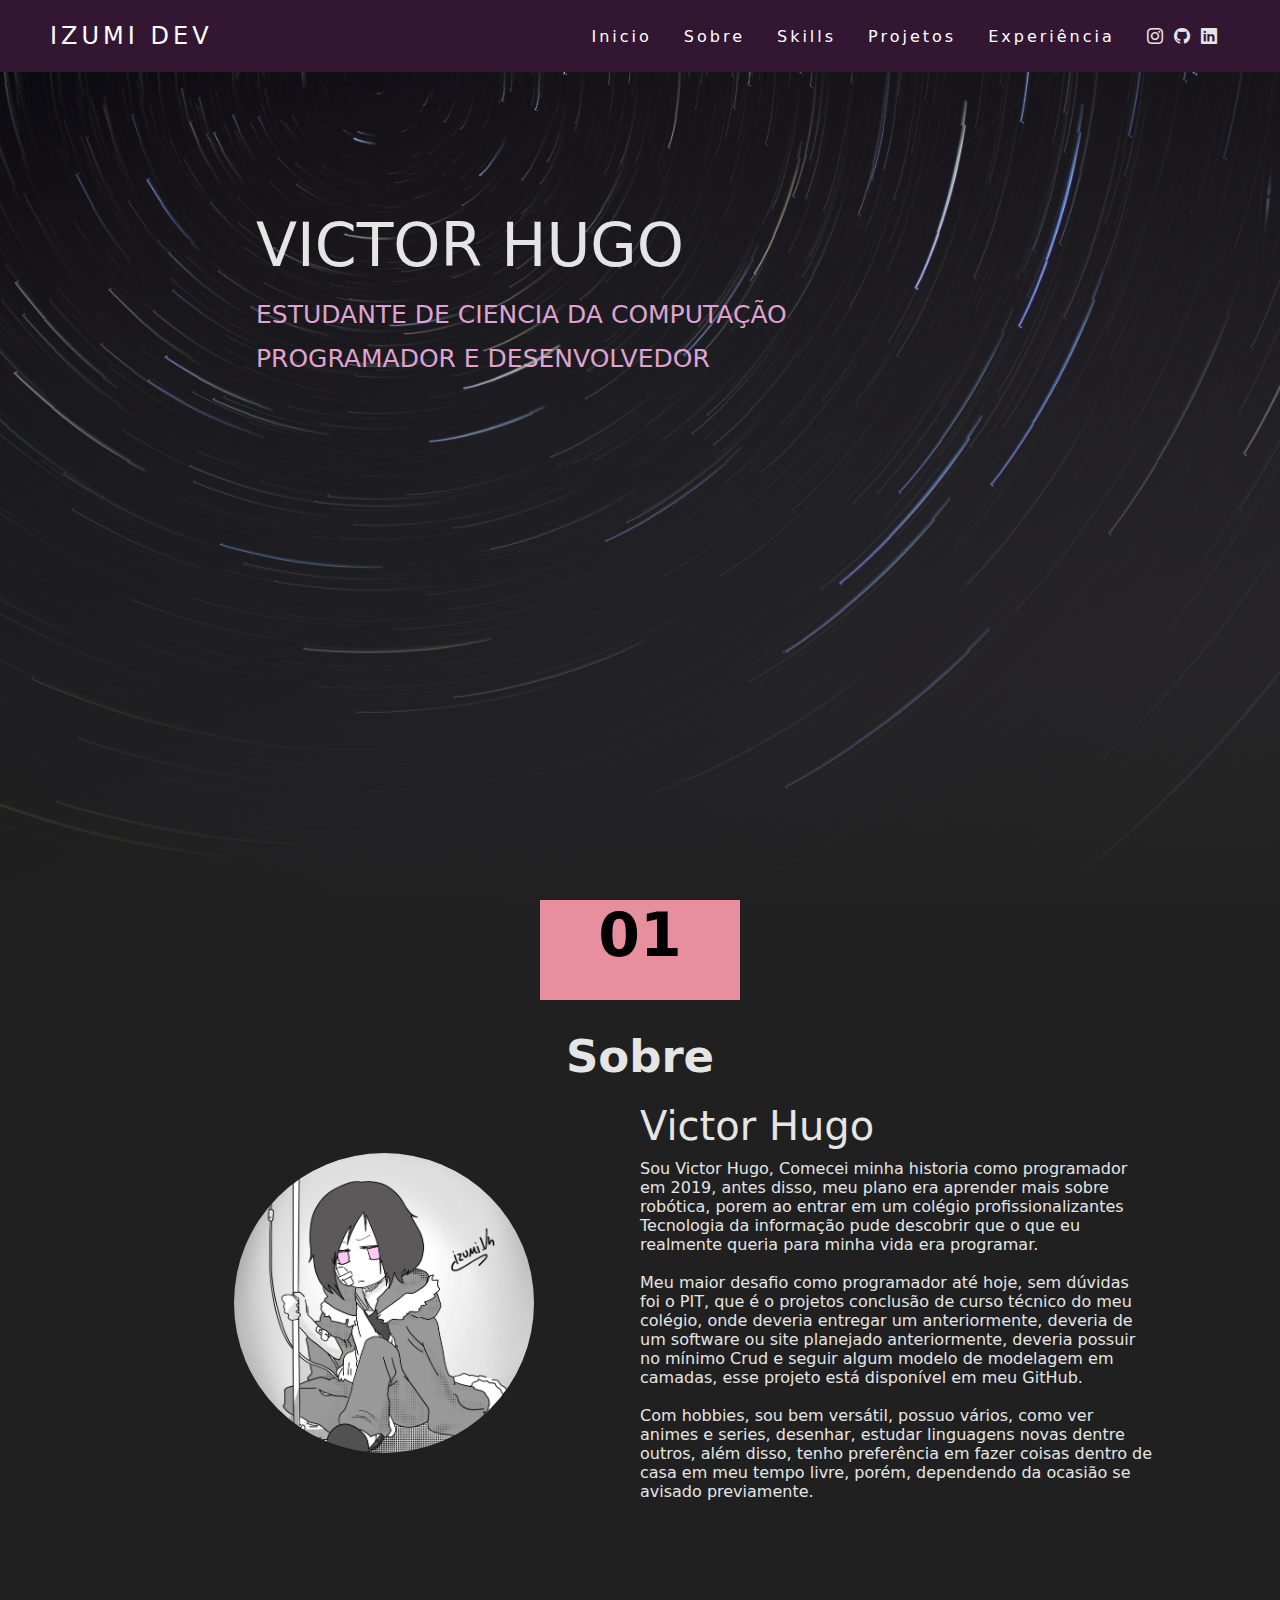
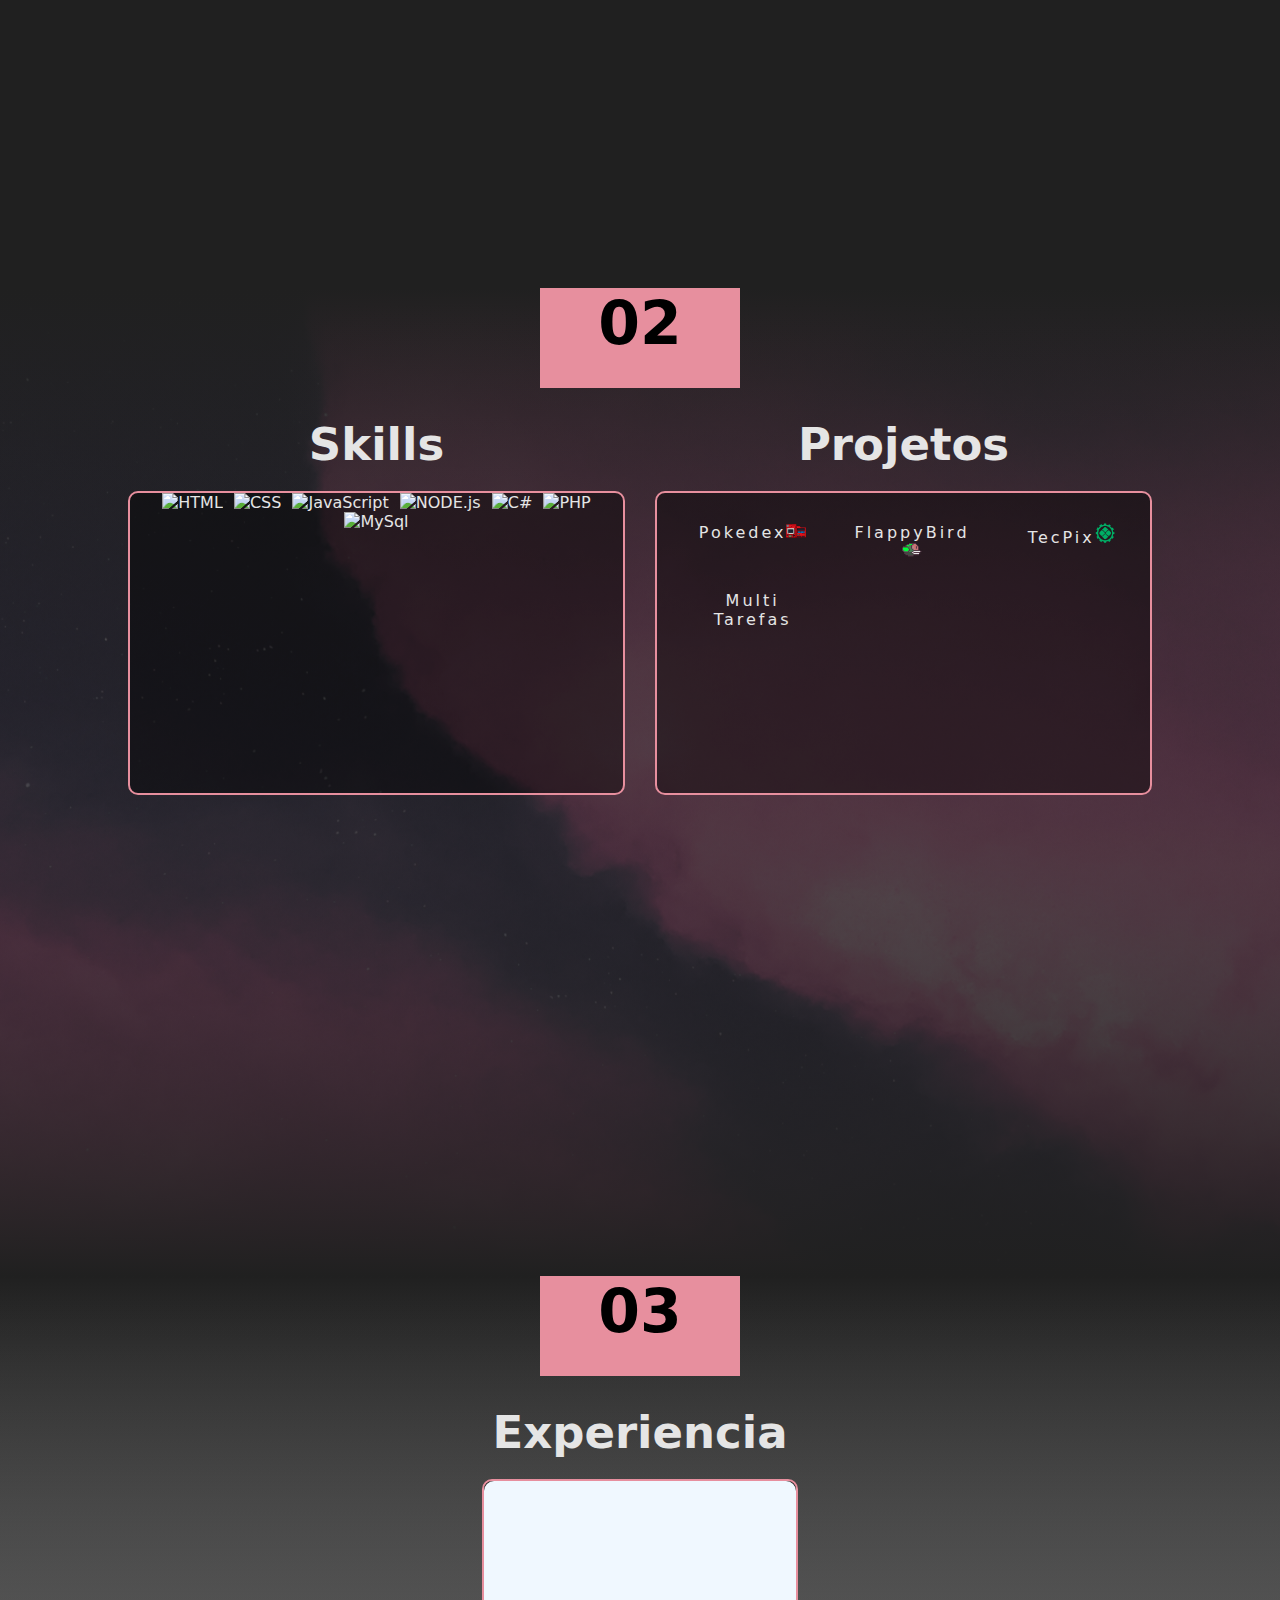
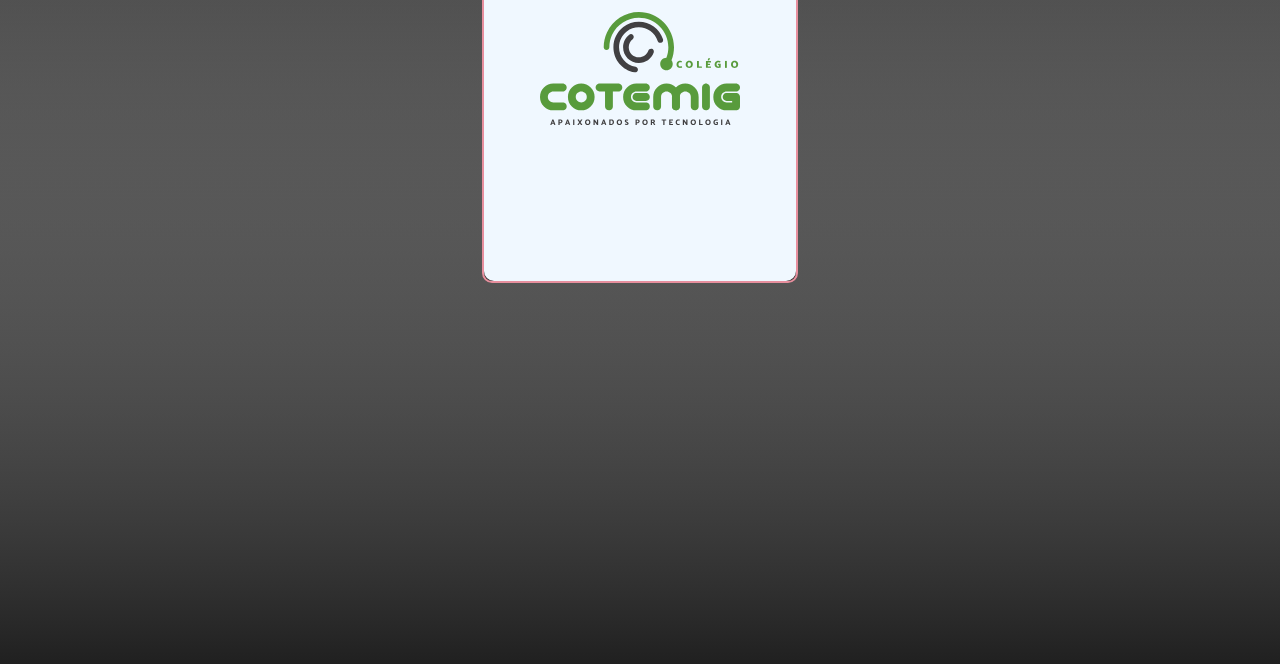
==== index.html @ 4df4e045 "Add files via upload" ====
<!DOCTYPE html>
<html lang="en">
  <head>
    <meta charset="UTF-8" />
    <meta http-equiv="X-UA-Compatible" content="IE=edge" />
    <meta name="viewport" content="width=device-width, initial-scale=1.0" />
    <link
      rel="stylesheet"
      href="https://cdn.jsdelivr.net/npm/bootstrap-icons@1.8.1/font/bootstrap-icons.css"
    />
    <title>Portifolio</title>
    <link rel="stylesheet" href="css/Global.css" />
    <link rel="stylesheet" href="css/Nav.css" />
    <link rel="stylesheet" href="css/Main.css" />
  </head>
  <body>
    <header>
      <nav>
        <a class="logo" href="">Izumi Dev</a>
        <div class="mobile-menu">
          <div class="line1"></div>
          <div class="line2"></div>
          <div class="line3"></div>
        </div>
        <ul class="nav-list">
          <li><a href="#">Inicio</a></li>
          <li><a href="#sobre">Sobre</a></li>
          <li><a href="#skills">Skills</a></li>
          <li><a href="#projetos">Projetos</a></li>
          <li><a href="#exp">Experiência</a></li>

          <li>
            <a href="View/SiteDeUtilidades.html"><i class="bi bi-instagram"></i></a>
            <a href="https://github.com/VictorHMR" target="_blank"
              ><i class="bi bi-github"></i
            ></a>
            <a href="https://www.linkedin.com/in/victorhmr/" target="_blank"
              ><i class="bi bi-linkedin"></i
            ></a>
          </li>
        </ul>
      </nav>
    </header>

    <main id="home">
      <section>
        <div class="MainText">
          <h1>Victor Hugo</h1>
          <p>Estudante de Ciencia da Computação</p>
          <p>Programador e Desenvolvedor</p>
        </div>
      </section>
    </main>

    <section class="ItemBox" id="sobre">
      <div class="number1">01</div>

      <div class="Sobre">
        <h5>Sobre</h5>
        <div class="SobreDiv">
          <div class="SobreImg">
            <img src="img/foto.png" alt="" />
          </div>
          <div class="SobreText">
            <h6>Victor Hugo</h6>

            <p>
              Sou Victor Hugo, Comecei minha historia como programador em 2019,
              antes disso, meu plano era aprender mais sobre robótica, porem ao
              entrar em um colégio profissionalizantes Tecnologia da informação
              pude descobrir que o que eu realmente queria para minha vida era
              programar.
            </p>
            <br />
            <p>
              Meu maior desafio como programador até hoje, sem dúvidas foi o
              PIT, que é o projetos conclusão de curso técnico do meu colégio,
              onde deveria entregar um anteriormente, deveria de um software ou
              site planejado anteriormente, deveria possuir no mínimo Crud e
              seguir algum modelo de modelagem em camadas, esse projeto está
              disponível em meu GitHub.
            </p>
            <br />
            <p>
              Com hobbies, sou bem versátil, possuo vários, como ver animes e
              series, desenhar, estudar linguagens novas dentre outros, além
              disso, tenho preferência em fazer coisas dentro de casa em meu
              tempo livre, porém, dependendo da ocasião se avisado previamente.
            </p>
            <br />
          </div>
        </div>
      </div>
    </section>

    <section class="ItemBox" id="skills">
      <div class="number1">02</div>
      <div class="Container02">
        <div class="Skills">
          <h5>Skills</h5>
          <div class="BorderBox">
            <img
              class="skillsIcon"
              src="https://img.icons8.com/color/96/000000/html-5--v1.png"
              title="HTML"
            />
            <img
              class="skillsIcon"
              src="https://img.icons8.com/color/96/000000/css3.png"
              title="CSS"
            />
            <img
              class="skillsIcon"
              src="https://img.icons8.com/color/96/000000/javascript--v1.png"
              title="JavaScript"
            />
            <img
              class="skillsIcon"
              src="https://img.icons8.com/color/96/000000/nodejs.png"
              title="NODE.js"
            />
            <img
              class="skillsIcon"
              src="https://img.icons8.com/color/96/000000/c-sharp-logo.png"
              title="C#"
            />
            <img
              class="skillsIcon"
              src="https://img.icons8.com/officel/80/000000/php-logo.png"
              title="PHP"
            />
            <img
              class="skillsIcon"
              src="https://img.icons8.com/color/96/000000/mysql-logo.png"
              title="MySql"
            />
          </div>
        </div>
        <div class="Projetos" id="projetos">
          <h5>Projetos</h5>
          <div class="BorderBox">
            <ul>
              <a href="">
                <li>Pokedex<img src="img/Pokedex.png" width="20px" /></li
              ></a>
              <a href="">
                <li>FlappyBird<img src="img/Flappy.png" width="20px" /></li
              ></a>
              <a href="">
                <li>TecPix<img src="img/TecPix.png" width="20px" /></li
              ></a>
              <a href="https://victorhmr.github.io/JS/SiteDeUtilidades/index.html">
                <li>Multi Tarefas<img src="" width="20px" /></li
              ></a>
              </ul>
          </div>
        </div>
      </div>
    </section>

    <section class="ItemBox" id="exp">
      <div class="number1">03</div>
      <h5>Experiencia</h5>
      <div class="Container02">
        <div class="ExperienceBox">
          <div class="ExpSide1">
            <img src="img/Logomarca Colégio COTEMIG.svg" class="CoteIcon" />
          </div>
          <div class="ExpSide2">
            <p class="ExpTitle">Monitor Tecnico</p>
            <p class="ExpSubTitle">Tempo</p>
            <p class="ExpText" style="text-align: center">
              Março de 2021 até o presente.
            </p>
            <p class="ExpSubTitle">Responsabilidades</p>
            <p class="ExpText">
              • Orientar os alunos, esclarecendo dúvidas e dando o suporte
              necessário, seja durante as aulas ou nos plantões. <br />
              • Notificar o setor responsável pela manutenção, quando houve
              qualquer problema nas máquinas. <br />
              • Auxiliar os professores durante as aulas <br />
              • Preparar os laboratórios para as aulas práticas.<br />
            </p>
          </div>
        </div>
      </div>
    </section>

    <script src="js/portifolio.js"></script>
  </body>
</html>
---- css/Global.css ----
*{
  margin: 0;
  padding: 0;
  font-family: system-ui, -apple-system, Helvetica, Arial, sans-serif;
  color: #e5e5e5;
}
.border-top {
  border-top: 1px solid #e5e5e5;
}
.border-bottom {
  border-bottom: 5px solid black;
}

.box-shadow {
  box-shadow: 0 0.25rem 0.75rem rgba(0, 0, 0, 0.5);
}

.footer {
  position: absolute;
  bottom: 0;
  width: 100%;
  white-space: nowrap;
  line-height: 60px; /* Vertically center the text there */
}
---- css/Nav.css ----
header{
  position: fixed;
  top: 0;
  width: 100vw;
  z-index: 99;
}
a {
  color: #fff;
  text-decoration: none;
  transition: 0.3s;
}
a:hover {
  opacity: 0.3;
}
.logo {
  font-size: 24px;
  text-transform: uppercase;
  letter-spacing: 4px;
  position: absolute;
  left: 50px;
}
nav {
  display: flex;
  justify-content: space-around;
  align-items: center;
  background: #331632;
  height: 8vh;
}
.nav-list {
  list-style: none;
  display: flex;
  position: absolute;
  right: 60px;
}
.nav-list li {
  letter-spacing: 3px;
  margin-left: 32px;
}
/*--------------------------------------Mobile-------------------------------------------*/
.mobile-menu {
  display: none;
  cursor: pointer;
}
.mobile-menu div {
  width: 32px;
  height: 2px;
  background: #fff;
  margin: 8px;
}

@media(max-width: 999px){
  
    body{
        overflow-x: hidden;
    }
    .nav-list{
        position: absolute;
        top: 8vh;
        right: 0;
        width: 50vw;
        height: 92vh;
        background: #23232e;
        flex-direction: column;
        align-items: center;
        justify-content: space-around;
        transform: translateX(100%);
        transition: transform .3s ease-in;
    }
    .nav-list li{
      margin-left: 0;  
      opacity: 0;
    }
    .mobile-menu{
        display: block;
        position: absolute;
        right: 20px;
    }
    .nav-list.active{
        transform: translateX(0) ;
    }

    @keyframes navLinkFade {
        from{
            opacity: 0;
            transform: translateX(50px);
        }
        to{
            opacity: 1;
            transform: translateX(0);
        }
        
    }
}
---- css/Main.css ----
html{
  scroll-behavior: smooth;
}
main {
  background: linear-gradient(to bottom, transparent 0%, rgb(32, 32, 32) 105%), url(../img/Bg.jpg) no-repeat center center;
  opacity: 1;
  background-size: cover;
  background-color: black;
  height: 100vh;
  z-index: 0;
  color: aliceblue;
}

.MainText {
  margin-left: 20vw;
  position: relative;
  top: 210px;
}
.MainText h1 {
  font-size: 60px;
  text-transform: uppercase;
  font-weight: normal;
  margin-bottom: 20px;
}
.MainText p {
  color: rgb(223, 163, 210);
  font-size: 25px;
  text-transform: uppercase;
  margin-bottom: 15px;
  margin-right: 20px;
}
.directionbutton {
  position: fixed;
  bottom: 50px;
  right: 80px;
  font-size: 40px;
}

.ItemBox {
  min-height: 102vh;
  max-height: fit-content;
  background-color: rgb(32, 32, 32);
  text-align: center;
  padding-bottom: 70px;
}

@media (max-width: 999px) {
  .MainText {
    margin-left: 20vw;
    padding-top: 5vh;
  }
}

/*-----------------------------------Sobre-------------------------------------------------------------*/
.number1 {
  width: 200px;
  height: 100px;
  background-color: rgb(231, 143, 158);
  display: block;
  margin-left: auto;
  margin-right: auto;
  font-size: 60px;
  color: rgb(0, 0, 0);
  font-weight: bolder;
  text-align: center;
}
.SobreDiv {
  display: grid;
  grid-template-columns: repeat(auto-fit, minmax(300px, 1fr));
  width: 80%;
  margin: 0 auto 0 auto;
}
.SobreImg img{
  width: 300px;
  height: 300px;
  border-radius: 50%;
  margin-top: 50px;
}
.SobreText {
  text-align: left;
}
h5 {
  text-align: center;
  font-size: 45px;
  margin-bottom: 20px;
  padding-top: 30px;
}
.SobreText h6 {
  font-size: 40px;
  font-weight: normal;
  margin-bottom: 10px;
}

/*---------------------------------------Skill------------------------------------*/
.Container02{
  display: grid;
  grid-template-columns: repeat(auto-fit, minmax(300px, 1fr));
  width: 80%;
  grid-gap: 30px;
  margin-left: auto;
  margin-right: auto;
}
.BorderBox{
  border: 2px solid rgb(231, 143, 158);
  border-radius: 10px;
  text-align: center;
  z-index: 0;
  min-height: 300px;
  background-color: rgba(0, 0, 0, 0.404);
}
.skillsIcon{
  position: relative;
  margin-left: 3px;
  margin-right: 3px;  
}
.BorderBox ul{
  list-style: none;
  display: grid;
  grid-template-columns: repeat(auto-fit, minmax(150px, 1fr));
  margin-bottom: 30px;
  padding-right: 15px;

}
.BorderBox li{
  letter-spacing: 3px;
  margin-left: 32px;
  margin-top: 30px;
}

#skills{
  background-color: black;
  background:  linear-gradient(to bottom, transparent 0%, rgb(32, 32, 32) 100%), linear-gradient(to top, transparent 0%, rgb(32, 32, 32) 100%), url(../img/Bg02.jpg)no-repeat center center;
  background-size: cover;
}
@media(max-width: 999px){
  
.skillsIcon{
    position: relative;
    margin-left: 10px;
    max-width: 25%;
    
  }
  .SobreText {
    text-align: center;
  }
  .SobreImg img{
    width: 200px;
    height: 200px;
    border-radius: 50%;
    margin-top: 50px;
  }
}
/*----------------------------Experiencia------------------------------------*/
#exp{
  background:  linear-gradient(to bottom, transparent 0%, rgb(32, 32, 32) 100%), linear-gradient(to top, transparent 0%, rgb(32, 32, 32) 100%), url(../img/Bg03.jpg)no-repeat center center;

}
.ExperienceBox{
  border: 2px solid rgb(231, 143, 158);
  border-radius: 10px;
  text-align: center;
  z-index: 0;
  min-width: 312px;
  min-height: 400px;
  perspective: 1000px;
  margin: auto;
  background-color: rgba(0, 0, 0, 0.404);
  transition: transform .5s;
  transform-style: preserve-3d;
}
.ExpSide1{
  height: 100%;
  border-radius: 10px;
  background-color: aliceblue;
}
.ExpSide2{
  transform: rotateY(180deg);
  width: 100%;
  border-radius: 10px;
}
.ExperienceBox:hover{
  transform: rotateY(180deg);
}
.ExpSide1, .ExpSide2 {
  position: absolute;
  width: 100%;
  backface-visibility: hidden;
  z-index: -1;
}
.CoteIcon{
  width: 200px;
  display: block;
  margin-top: 42%;
  margin-left: auto;
  margin-right: auto 
}
.ExpTitle{
  text-align: center;
  font-size: 35px;
  margin-bottom: 2%;
  font-weight: bold;
}
.ExpSubTitle{
  text-align: center;
  font-size: 3vh;
  margin-bottom: 1%;
  margin-top: 1%;
  font-weight: bold;

}
.ExpText{
  margin-left: 10%;  
  margin-right: 10%;
  text-align: left;
}
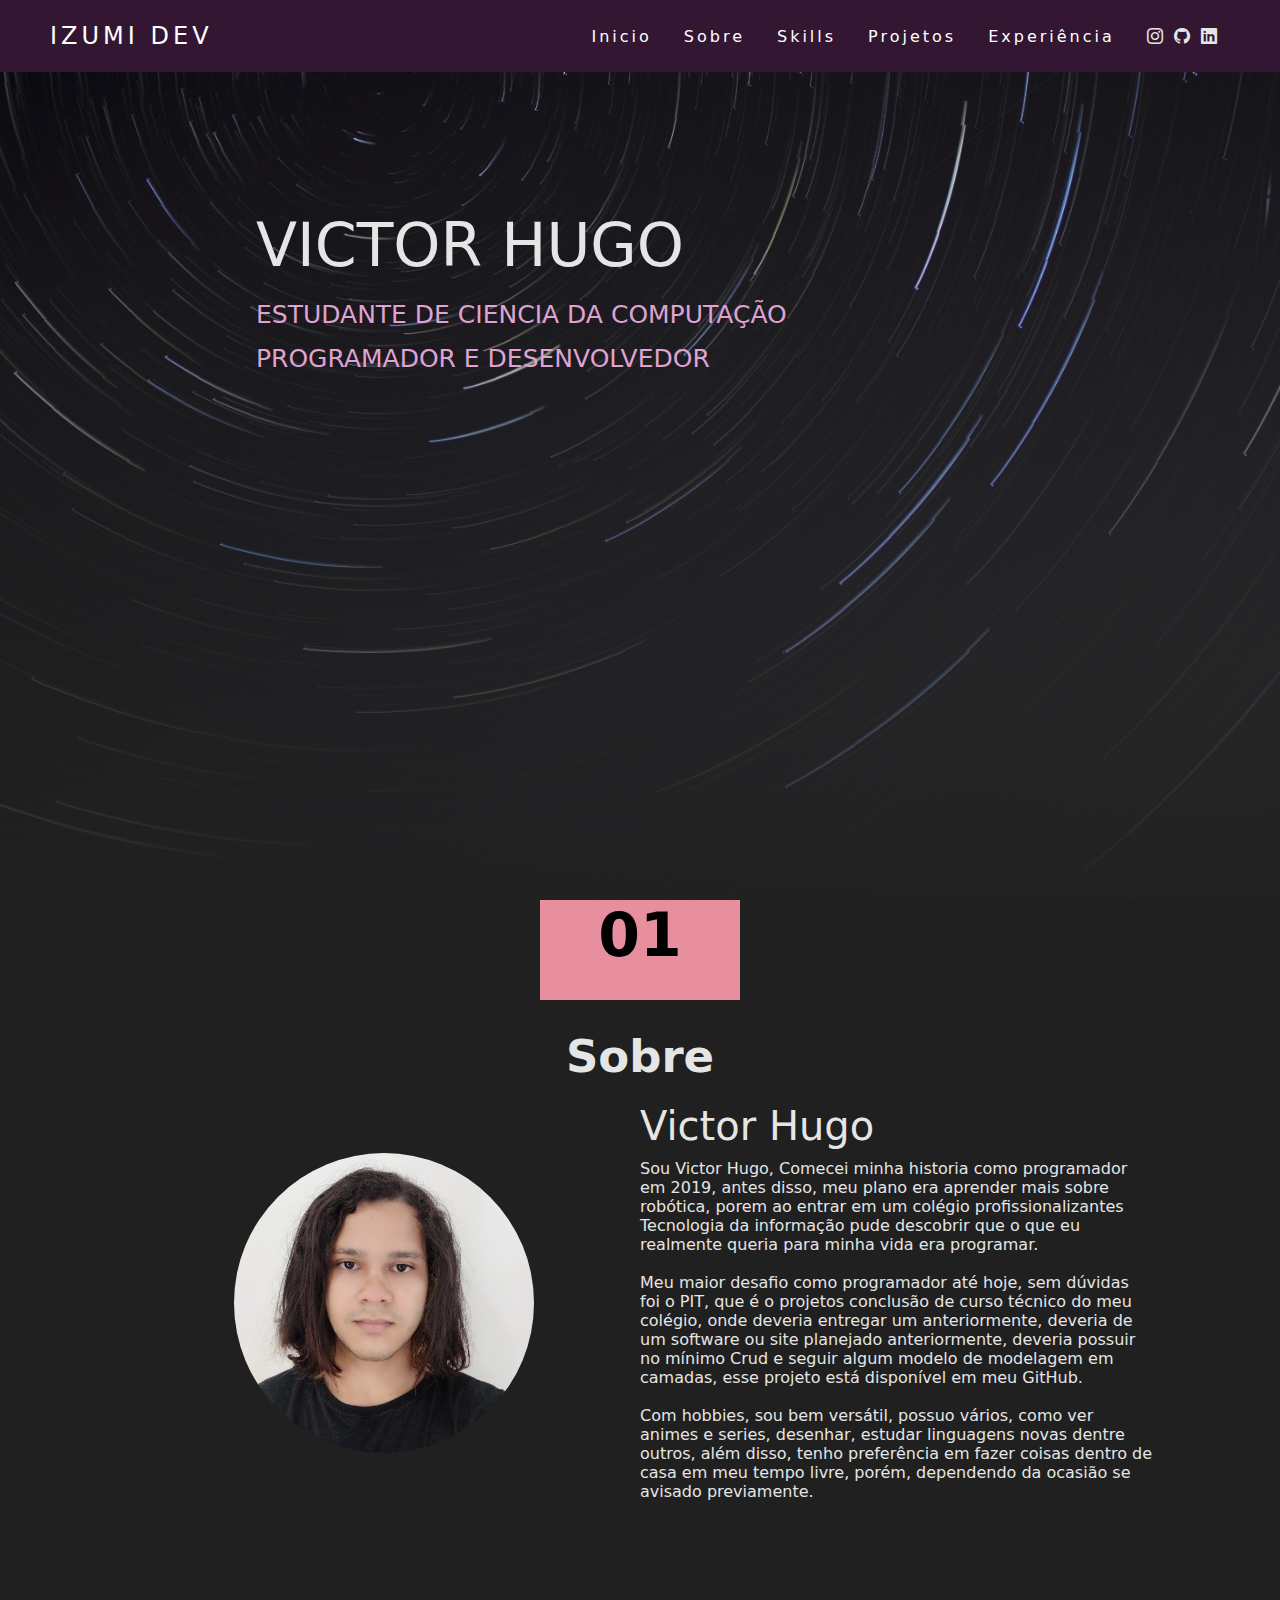
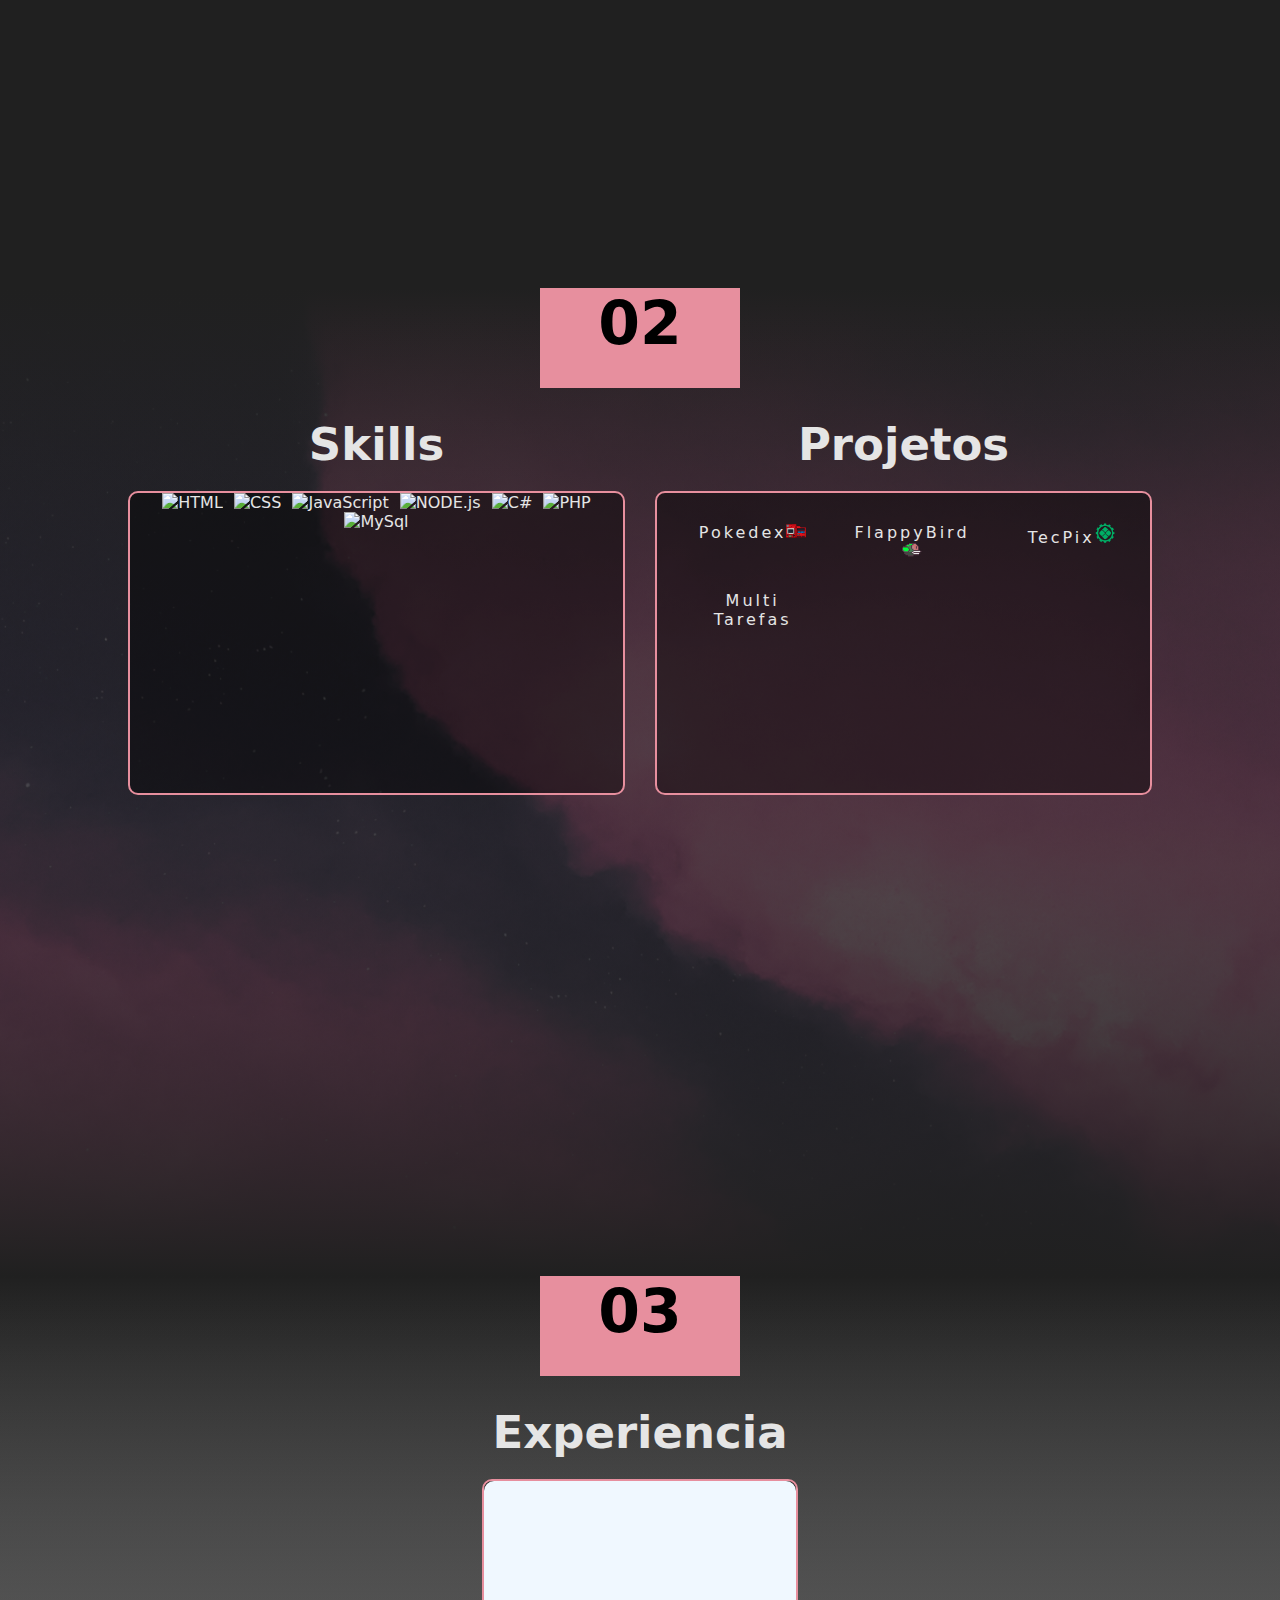
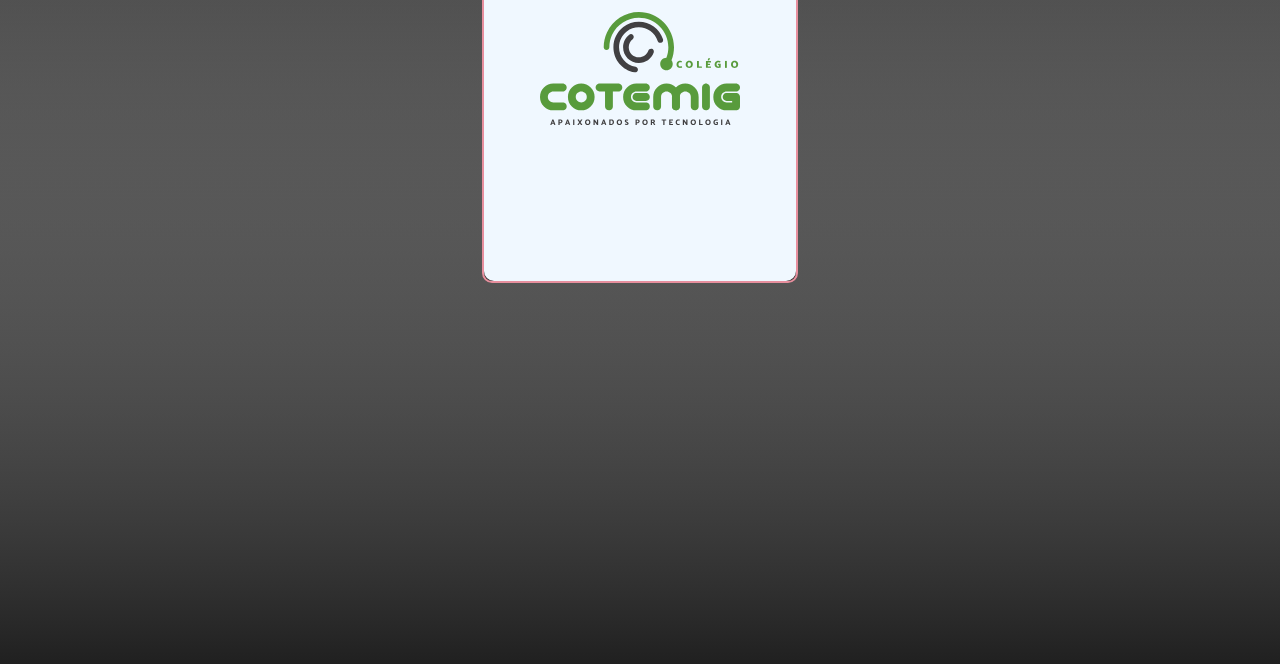
==== commit bccdeb74: "Add files via upload" ====
--- a/index.html
+++ b/index.html
@@ -140,16 +140,16 @@
           <h5>Projetos</h5>
           <div class="BorderBox">
             <ul>
-              <a href="">
+              <a href="https://victorhmr.github.io/JS/PokeDex/" target="_blank">
                 <li>Pokedex<img src="img/Pokedex.png" width="20px" /></li
               ></a>
-              <a href="">
+              <a href="https://victorhmr.github.io/JS/FlappyBird/" target="_blank">
                 <li>FlappyBird<img src="img/Flappy.png" width="20px" /></li
               ></a>
-              <a href="">
+              <a href="https://github.com/VictorHMR/CotemigPIT" target="_blank">
                 <li>TecPix<img src="img/TecPix.png" width="20px" /></li
               ></a>
-              <a href="https://victorhmr.github.io/JS/SiteDeUtilidades/index.html">
+              <a href="https://victorhmr.github.io/JS/SiteDeUtilidades/index.html" target="_blank">
                 <li>Multi Tarefas<img src="" width="20px" /></li
               ></a>
               </ul>
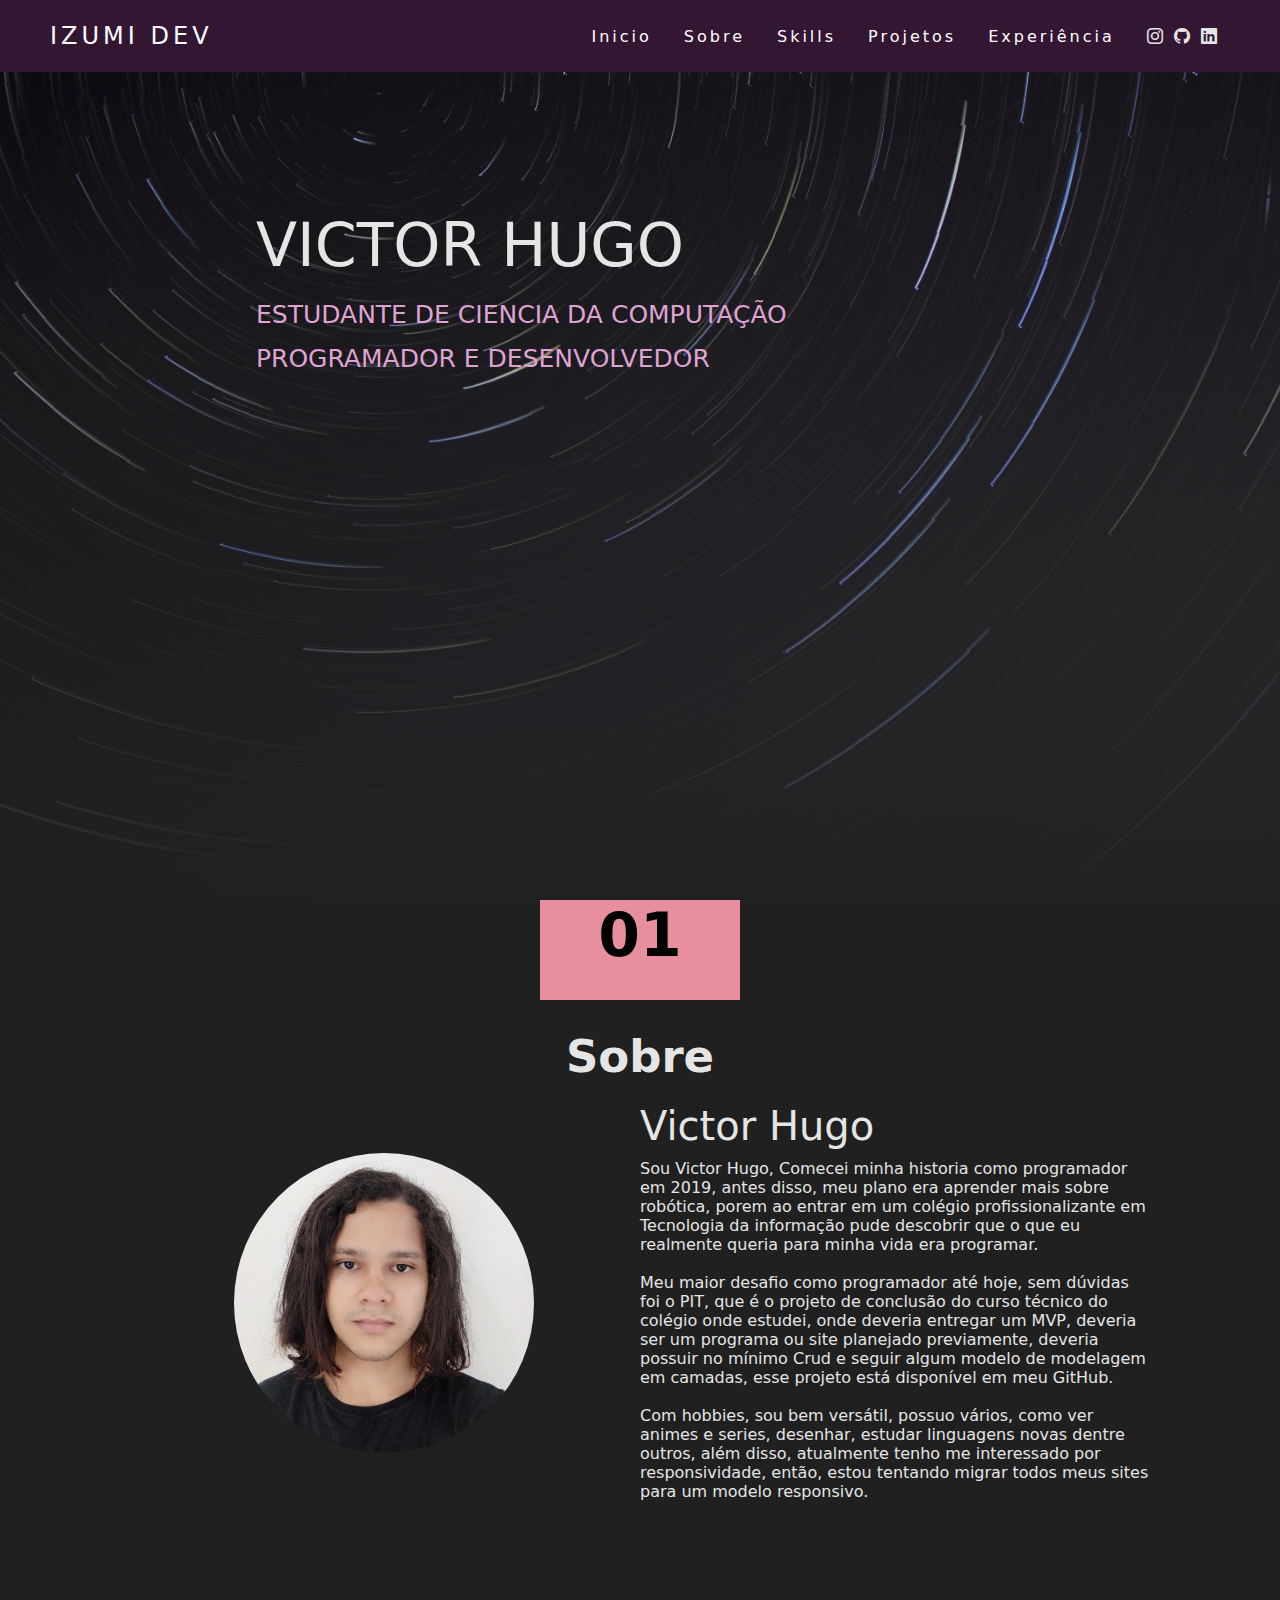
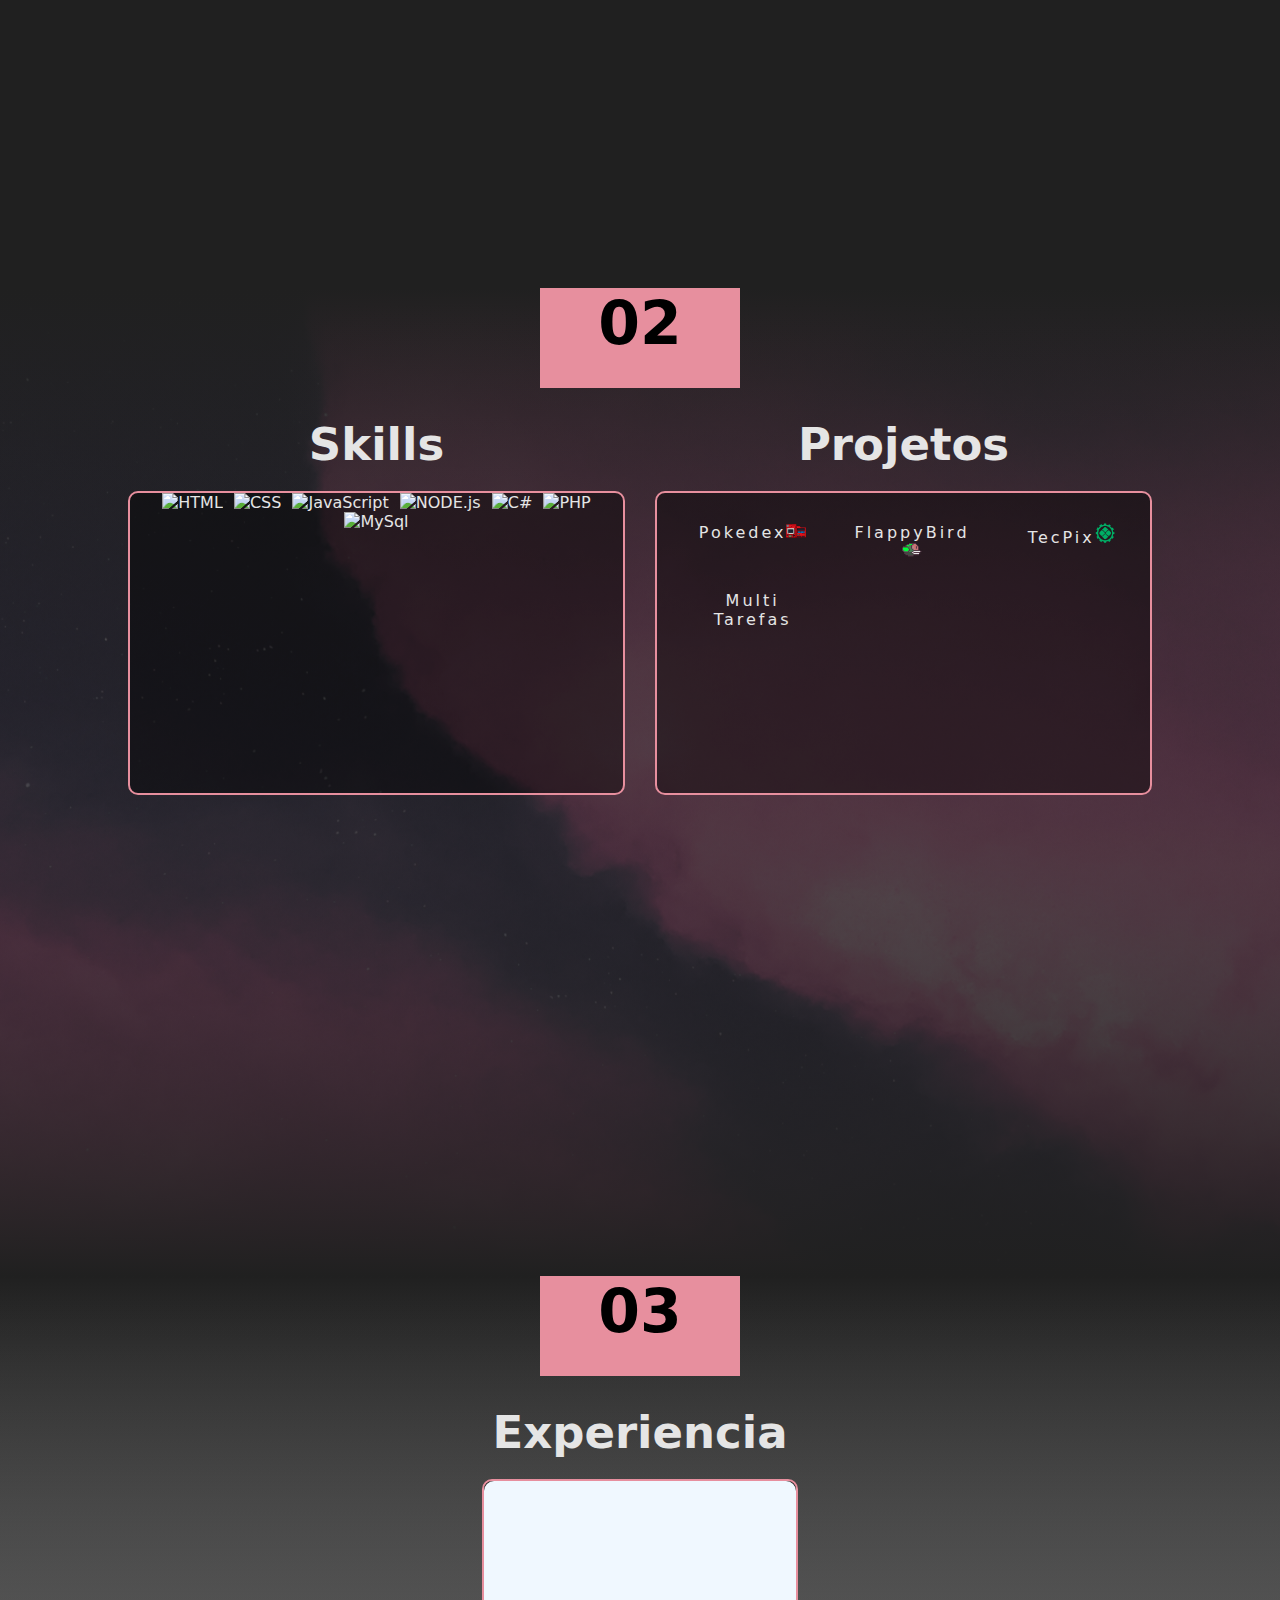
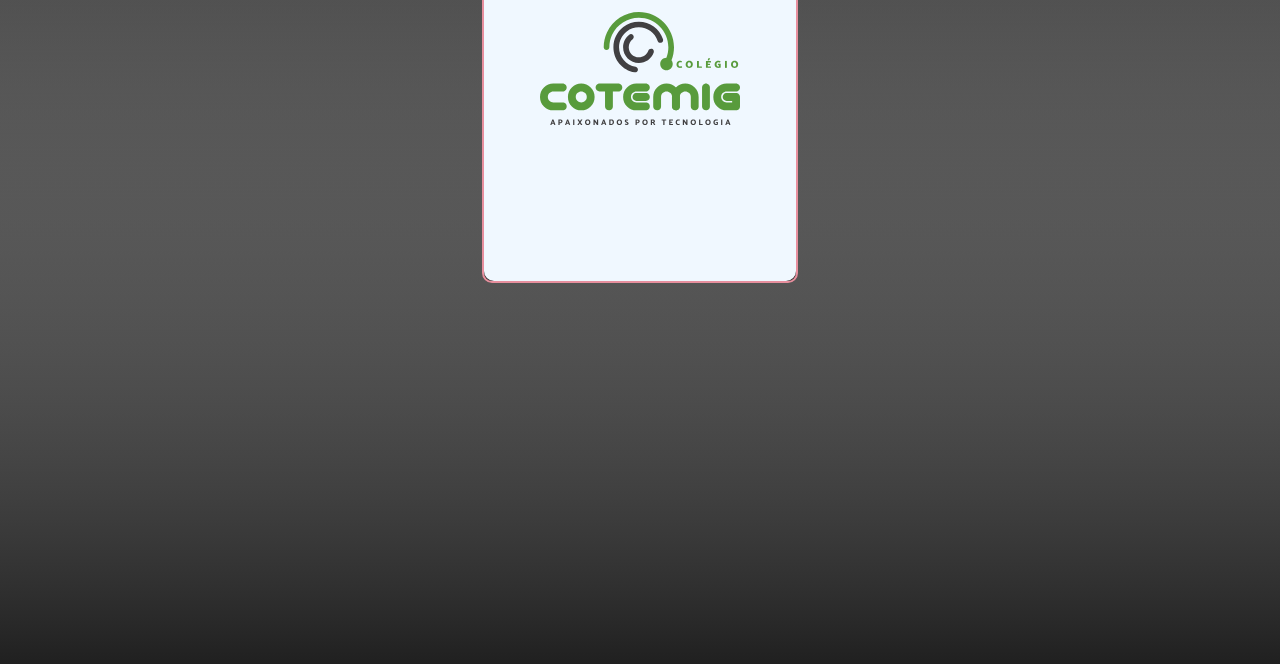
==== commit 16b0813a: "Add files via upload" ====
--- a/index.html
+++ b/index.html
@@ -67,16 +67,16 @@
             <p>
               Sou Victor Hugo, Comecei minha historia como programador em 2019,
               antes disso, meu plano era aprender mais sobre robótica, porem ao
-              entrar em um colégio profissionalizantes Tecnologia da informação
+              entrar em um colégio profissionalizante em Tecnologia da informação
               pude descobrir que o que eu realmente queria para minha vida era
               programar.
             </p>
             <br />
             <p>
               Meu maior desafio como programador até hoje, sem dúvidas foi o
-              PIT, que é o projetos conclusão de curso técnico do meu colégio,
-              onde deveria entregar um anteriormente, deveria de um software ou
-              site planejado anteriormente, deveria possuir no mínimo Crud e
+              PIT, que é o projeto de conclusão do curso técnico do colégio
+              onde estudei, onde deveria entregar um MVP, deveria ser um programa ou
+              site planejado previamente, deveria possuir no mínimo Crud e
               seguir algum modelo de modelagem em camadas, esse projeto está
               disponível em meu GitHub.
             </p>
@@ -84,8 +84,8 @@
             <p>
               Com hobbies, sou bem versátil, possuo vários, como ver animes e
               series, desenhar, estudar linguagens novas dentre outros, além
-              disso, tenho preferência em fazer coisas dentro de casa em meu
-              tempo livre, porém, dependendo da ocasião se avisado previamente.
+              disso, atualmente tenho me interessado por responsividade, então,
+              estou tentando migrar todos meus sites para um modelo responsivo.
             </p>
             <br />
           </div>
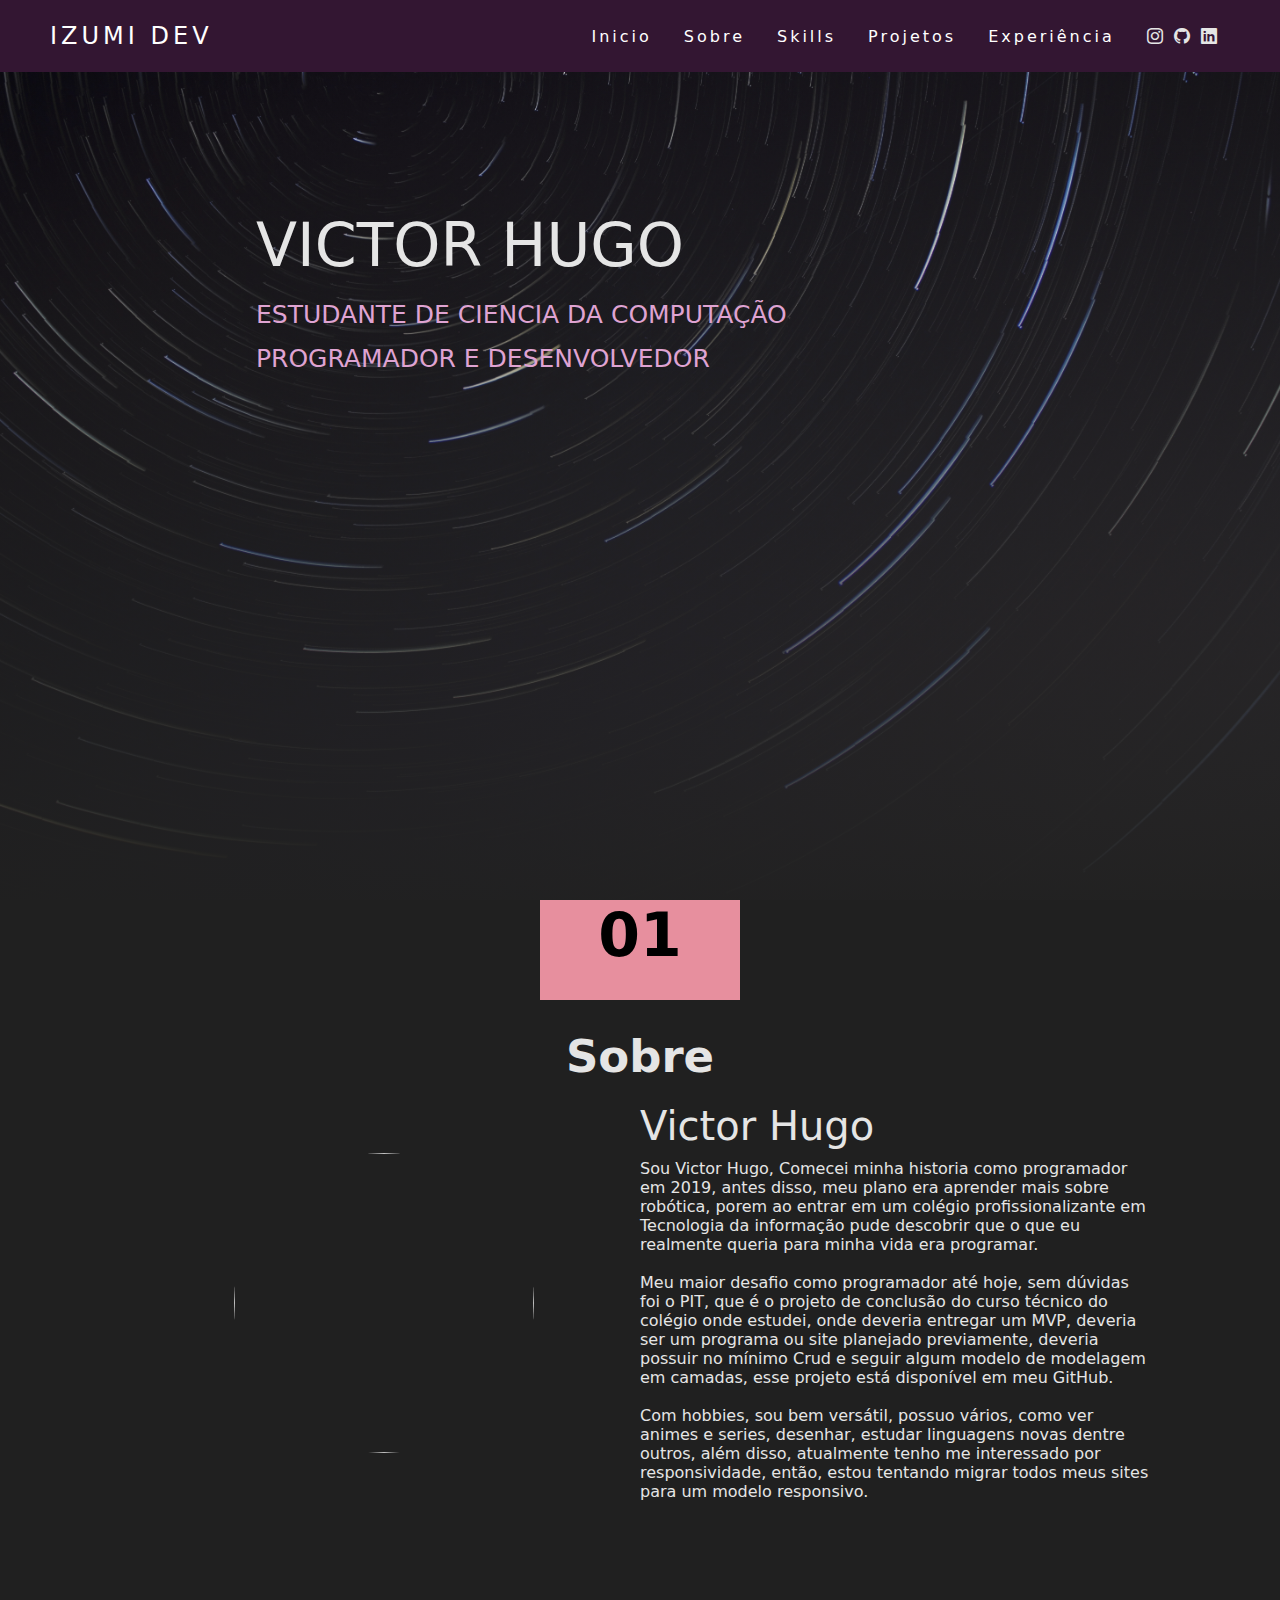
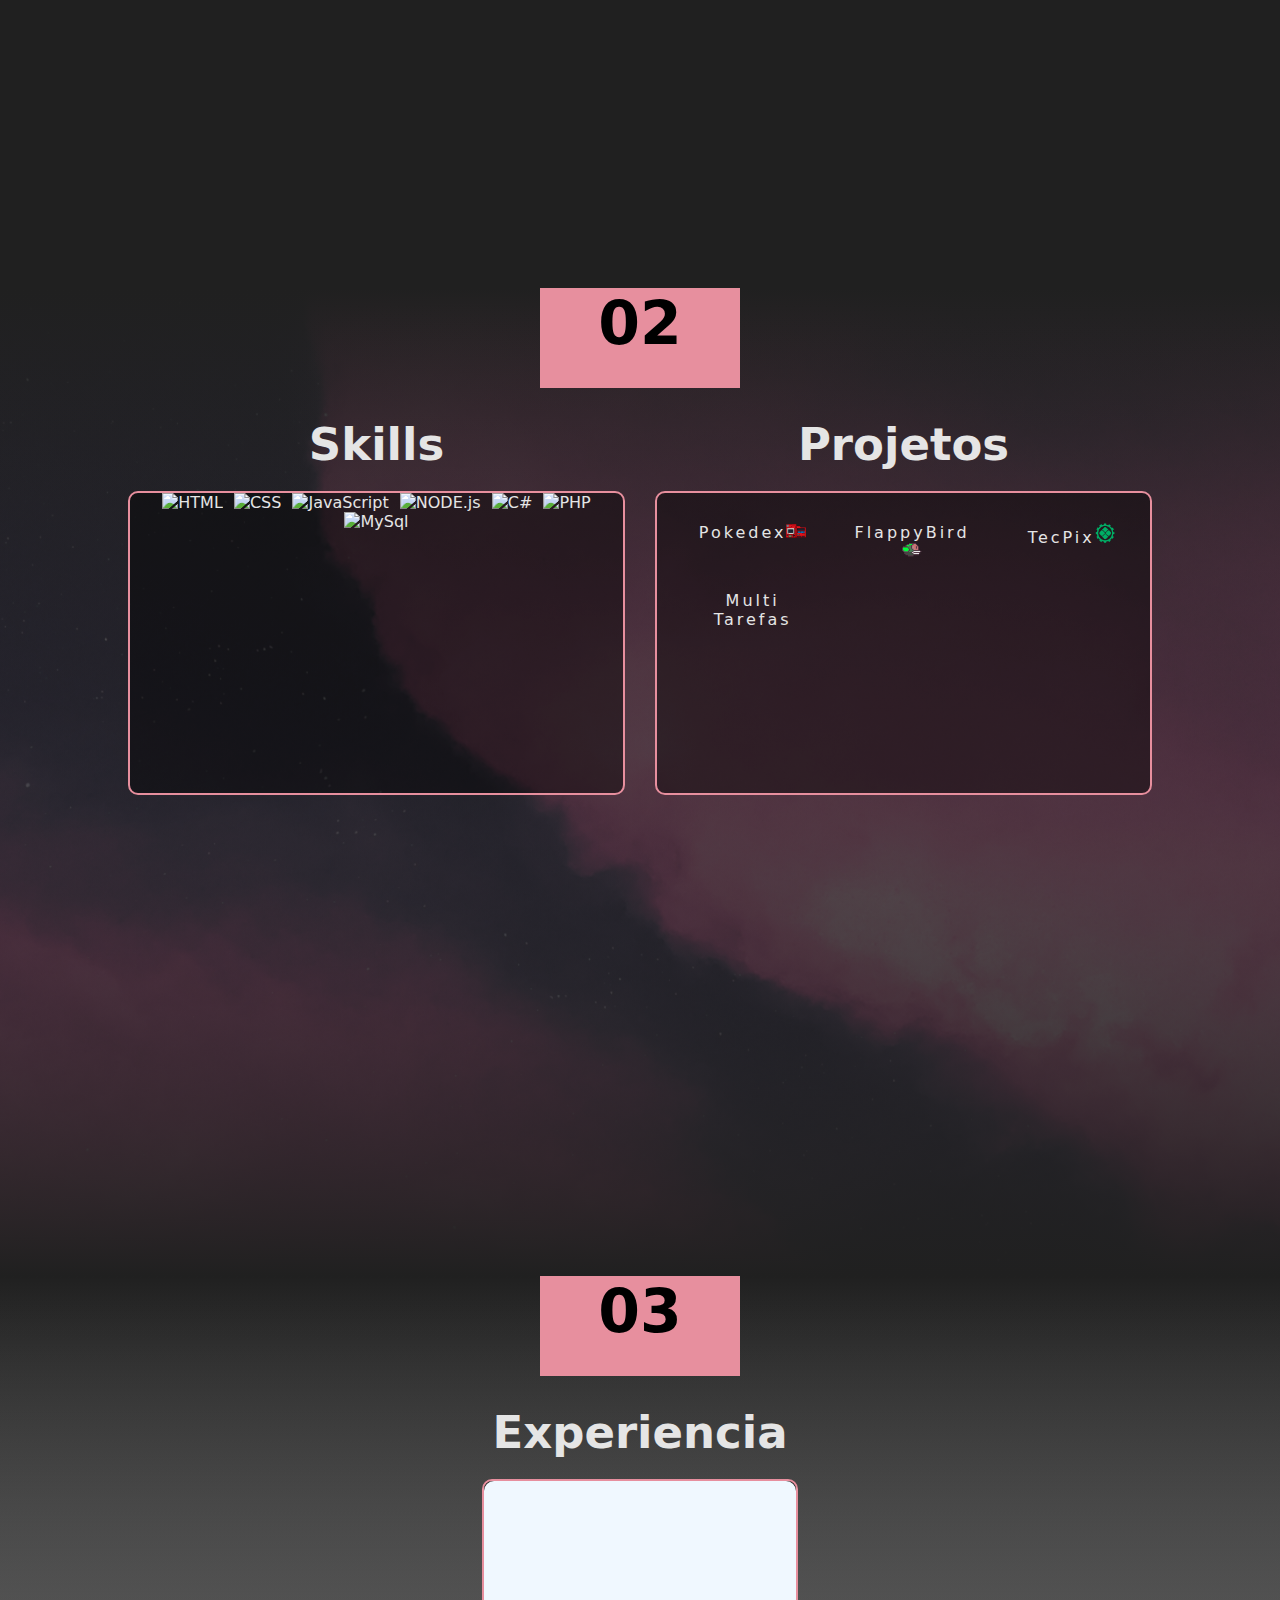
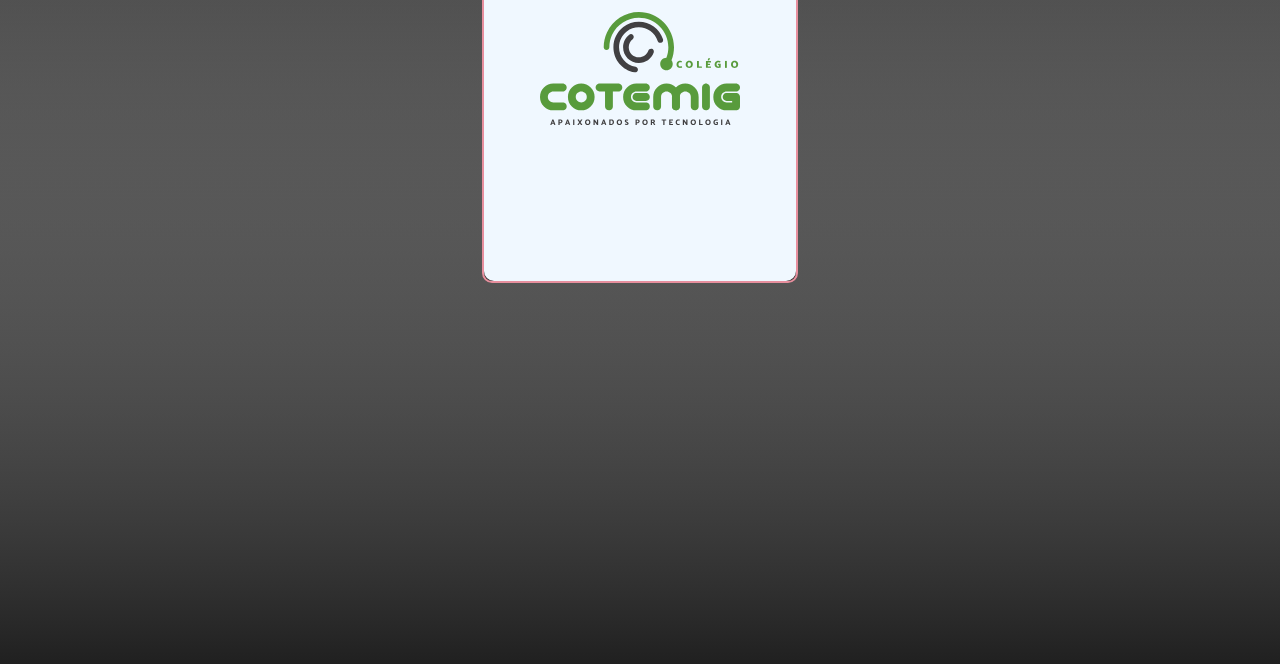
==== commit 01379a3f: "Update index.html" ====
--- a/index.html
+++ b/index.html
@@ -1,191 +1,159 @@
 <!DOCTYPE html>
 <html lang="en">
-  <head>
-    <meta charset="UTF-8" />
-    <meta http-equiv="X-UA-Compatible" content="IE=edge" />
-    <meta name="viewport" content="width=device-width, initial-scale=1.0" />
-    <link
-      rel="stylesheet"
-      href="https://cdn.jsdelivr.net/npm/bootstrap-icons@1.8.1/font/bootstrap-icons.css"
-    />
-    <title>Portifolio</title>
-    <link rel="stylesheet" href="css/Global.css" />
-    <link rel="stylesheet" href="css/Nav.css" />
-    <link rel="stylesheet" href="css/Main.css" />
-  </head>
-  <body>
-    <header>
-      <nav>
-        <a class="logo" href="">Izumi Dev</a>
-        <div class="mobile-menu">
-          <div class="line1"></div>
-          <div class="line2"></div>
-          <div class="line3"></div>
+
+<head>
+  <meta charset="UTF-8" />
+  <meta http-equiv="X-UA-Compatible" content="IE=edge" />
+  <meta name="viewport" content="width=device-width, initial-scale=1.0" />
+  <link rel="stylesheet" href="https://cdn.jsdelivr.net/npm/bootstrap-icons@1.8.1/font/bootstrap-icons.css" />
+  <title>Portifolio</title>
+  <link rel="stylesheet" href="css/Global.css" />
+  <link rel="stylesheet" href="css/Nav.css" />
+  <link rel="stylesheet" href="css/Main.css" />
+</head>
+
+<body>
+  <header>
+    <nav>
+      <a class="logo" href="">Izumi Dev</a>
+      <div class="mobile-menu">
+        <div class="line1"></div>
+        <div class="line2"></div>
+        <div class="line3"></div>
+      </div>
+      <ul class="nav-list">
+        <li><a href="#">Inicio</a></li>
+        <li><a href="#sobre">Sobre</a></li>
+        <li><a href="#skills">Skills</a></li>
+        <li><a href="#projetos">Projetos</a></li>
+        <li><a href="#exp">Experiência</a></li>
+
+        <li>
+          <a href="https://www.instagram.com/izumi.vh/" target="_blank"><i class="bi bi-instagram"></i></a>
+          <a href="https://github.com/VictorHMR" target="_blank"><i class="bi bi-github"></i></a>
+          <a href="https://www.linkedin.com/in/victorhmr/" target="_blank"><i class="bi bi-linkedin"></i></a>
+        </li>
+      </ul>
+    </nav>
+  </header>
+
+  <main id="home">
+    <section>
+      <div class="MainText">
+        <h1>Victor Hugo</h1>
+        <p>Estudante de Ciencia da Computação</p>
+        <p>Programador e Desenvolvedor</p>
+      </div>
+    </section>
+  </main>
+
+  <section class="ItemBox" id="sobre">
+    <div class="number1">01</div>
+
+    <div class="Sobre">
+      <h5>Sobre</h5>
+      <div class="SobreDiv">
+        <div class="SobreImg">
+          <img src="" alt="" />
         </div>
-        <ul class="nav-list">
-          <li><a href="#">Inicio</a></li>
-          <li><a href="#sobre">Sobre</a></li>
-          <li><a href="#skills">Skills</a></li>
-          <li><a href="#projetos">Projetos</a></li>
-          <li><a href="#exp">Experiência</a></li>
+        <div class="SobreText">
+          <h6>Victor Hugo</h6>
 
-          <li>
-            <a href="View/SiteDeUtilidades.html"><i class="bi bi-instagram"></i></a>
-            <a href="https://github.com/VictorHMR" target="_blank"
-              ><i class="bi bi-github"></i
-            ></a>
-            <a href="https://www.linkedin.com/in/victorhmr/" target="_blank"
-              ><i class="bi bi-linkedin"></i
-            ></a>
-          </li>
-        </ul>
-      </nav>
-    </header>
-
-    <main id="home">
-      <section>
-        <div class="MainText">
-          <h1>Victor Hugo</h1>
-          <p>Estudante de Ciencia da Computação</p>
-          <p>Programador e Desenvolvedor</p>
-        </div>
-      </section>
-    </main>
-
-    <section class="ItemBox" id="sobre">
-      <div class="number1">01</div>
-
-      <div class="Sobre">
-        <h5>Sobre</h5>
-        <div class="SobreDiv">
-          <div class="SobreImg">
-            <img src="img/foto.png" alt="" />
-          </div>
-          <div class="SobreText">
-            <h6>Victor Hugo</h6>
-
-            <p>
-              Sou Victor Hugo, Comecei minha historia como programador em 2019,
-              antes disso, meu plano era aprender mais sobre robótica, porem ao
-              entrar em um colégio profissionalizante em Tecnologia da informação
-              pude descobrir que o que eu realmente queria para minha vida era
-              programar.
-            </p>
-            <br />
-            <p>
-              Meu maior desafio como programador até hoje, sem dúvidas foi o
-              PIT, que é o projeto de conclusão do curso técnico do colégio
-              onde estudei, onde deveria entregar um MVP, deveria ser um programa ou
-              site planejado previamente, deveria possuir no mínimo Crud e
-              seguir algum modelo de modelagem em camadas, esse projeto está
-              disponível em meu GitHub.
-            </p>
-            <br />
-            <p>
-              Com hobbies, sou bem versátil, possuo vários, como ver animes e
-              series, desenhar, estudar linguagens novas dentre outros, além
-              disso, atualmente tenho me interessado por responsividade, então,
-              estou tentando migrar todos meus sites para um modelo responsivo.
-            </p>
-            <br />
-          </div>
+          <p>
+            Sou Victor Hugo, Comecei minha historia como programador em 2019,
+            antes disso, meu plano era aprender mais sobre robótica, porem ao
+            entrar em um colégio profissionalizante em Tecnologia da informação
+            pude descobrir que o que eu realmente queria para minha vida era
+            programar.
+          </p>
+          <br />
+          <p>
+            Meu maior desafio como programador até hoje, sem dúvidas foi o
+            PIT, que é o projeto de conclusão do curso técnico do colégio
+            onde estudei, onde deveria entregar um MVP, deveria ser um programa ou
+            site planejado previamente, deveria possuir no mínimo Crud e
+            seguir algum modelo de modelagem em camadas, esse projeto está
+            disponível em meu GitHub.
+          </p>
+          <br />
+          <p>
+            Com hobbies, sou bem versátil, possuo vários, como ver animes e
+            series, desenhar, estudar linguagens novas dentre outros, além
+            disso, atualmente tenho me interessado por responsividade, então,
+            estou tentando migrar todos meus sites para um modelo responsivo.
+          </p>
+          <br />
         </div>
       </div>
-    </section>
+    </div>
+  </section>
 
-    <section class="ItemBox" id="skills">
-      <div class="number1">02</div>
-      <div class="Container02">
-        <div class="Skills">
-          <h5>Skills</h5>
-          <div class="BorderBox">
-            <img
-              class="skillsIcon"
-              src="https://img.icons8.com/color/96/000000/html-5--v1.png"
-              title="HTML"
-            />
-            <img
-              class="skillsIcon"
-              src="https://img.icons8.com/color/96/000000/css3.png"
-              title="CSS"
-            />
-            <img
-              class="skillsIcon"
-              src="https://img.icons8.com/color/96/000000/javascript--v1.png"
-              title="JavaScript"
-            />
-            <img
-              class="skillsIcon"
-              src="https://img.icons8.com/color/96/000000/nodejs.png"
-              title="NODE.js"
-            />
-            <img
-              class="skillsIcon"
-              src="https://img.icons8.com/color/96/000000/c-sharp-logo.png"
-              title="C#"
-            />
-            <img
-              class="skillsIcon"
-              src="https://img.icons8.com/officel/80/000000/php-logo.png"
-              title="PHP"
-            />
-            <img
-              class="skillsIcon"
-              src="https://img.icons8.com/color/96/000000/mysql-logo.png"
-              title="MySql"
-            />
-          </div>
-        </div>
-        <div class="Projetos" id="projetos">
-          <h5>Projetos</h5>
-          <div class="BorderBox">
-            <ul>
-              <a href="https://victorhmr.github.io/JS/PokeDex/" target="_blank">
-                <li>Pokedex<img src="img/Pokedex.png" width="20px" /></li
-              ></a>
-              <a href="https://victorhmr.github.io/JS/FlappyBird/" target="_blank">
-                <li>FlappyBird<img src="img/Flappy.png" width="20px" /></li
-              ></a>
-              <a href="https://github.com/VictorHMR/CotemigPIT" target="_blank">
-                <li>TecPix<img src="img/TecPix.png" width="20px" /></li
-              ></a>
-              <a href="https://victorhmr.github.io/JS/SiteDeUtilidades/index.html" target="_blank">
-                <li>Multi Tarefas<img src="" width="20px" /></li
-              ></a>
-              </ul>
-          </div>
+  <section class="ItemBox" id="skills">
+    <div class="number1">02</div>
+    <div class="Container02">
+      <div class="Skills">
+        <h5>Skills</h5>
+        <div class="BorderBox">
+          <img class="skillsIcon" src="https://img.icons8.com/color/96/000000/html-5--v1.png" title="HTML" />
+          <img class="skillsIcon" src="https://img.icons8.com/color/96/000000/css3.png" title="CSS" />
+          <img class="skillsIcon" src="https://img.icons8.com/color/96/000000/javascript--v1.png" title="JavaScript" />
+          <img class="skillsIcon" src="https://img.icons8.com/color/96/000000/nodejs.png" title="NODE.js" />
+          <img class="skillsIcon" src="https://img.icons8.com/color/96/000000/c-sharp-logo.png" title="C#" />
+          <img class="skillsIcon" src="https://img.icons8.com/officel/80/000000/php-logo.png" title="PHP" />
+          <img class="skillsIcon" src="https://img.icons8.com/color/96/000000/mysql-logo.png" title="MySql" />
         </div>
       </div>
-    </section>
-
-    <section class="ItemBox" id="exp">
-      <div class="number1">03</div>
-      <h5>Experiencia</h5>
-      <div class="Container02">
-        <div class="ExperienceBox">
-          <div class="ExpSide1">
-            <img src="img/Logomarca Colégio COTEMIG.svg" class="CoteIcon" />
-          </div>
-          <div class="ExpSide2">
-            <p class="ExpTitle">Monitor Tecnico</p>
-            <p class="ExpSubTitle">Tempo</p>
-            <p class="ExpText" style="text-align: center">
-              Março de 2021 até o presente.
-            </p>
-            <p class="ExpSubTitle">Responsabilidades</p>
-            <p class="ExpText">
-              • Orientar os alunos, esclarecendo dúvidas e dando o suporte
-              necessário, seja durante as aulas ou nos plantões. <br />
-              • Notificar o setor responsável pela manutenção, quando houve
-              qualquer problema nas máquinas. <br />
-              • Auxiliar os professores durante as aulas <br />
-              • Preparar os laboratórios para as aulas práticas.<br />
-            </p>
-          </div>
+      <div class="Projetos" id="projetos">
+        <h5>Projetos</h5>
+        <div class="BorderBox">
+          <ul>
+            <a href="https://victorhmr.github.io/Pokedex/" target="_blank">
+              <li>Pokedex<img src="img/Pokedex.png" width="20px" /></li>
+            </a>
+            <a href="https://victorhmr.github.io/JSFlappyBird/" target="_blank">
+              <li>FlappyBird<img src="img/Flappy.png" width="20px" /></li>
+            </a>
+            <a href="https://github.com/VictorHMR/CotemigPIT" target="_blank">
+              <li>TecPix<img src="img/TecPix.png" width="20px" /></li>
+            </a>
+            <a href="https://victorhmr.github.io/JSUtilitySite/" target="_blank">
+              <li>Multi Tarefas<img src="" width="20px" /></li>
+            </a>
+          </ul>
         </div>
       </div>
-    </section>
+    </div>
+  </section>
 
-    <script src="js/portifolio.js"></script>
-  </body>
+  <section class="ItemBox" id="exp">
+    <div class="number1">03</div>
+    <h5>Experiencia</h5>
+    <div class="Container02">
+      <div class="ExperienceBox">
+        <div class="ExpSide1">
+          <img src="img/Logomarca Colégio COTEMIG.svg" class="CoteIcon" />
+        </div>
+        <div class="ExpSide2">
+          <p class="ExpTitle">Monitor Tecnico</p>
+          <p class="ExpSubTitle">Tempo</p>
+          <p class="ExpText" style="text-align: center">
+            Março de 2021 até o presente.
+          </p>
+          <p class="ExpSubTitle">Responsabilidades</p>
+          <p class="ExpText">
+            • Orientar os alunos, esclarecendo dúvidas e dando o suporte
+            necessário, seja durante as aulas ou nos plantões. <br />
+            • Notificar o setor responsável pela manutenção, quando houve
+            qualquer problema nas máquinas. <br />
+            • Auxiliar os professores durante as aulas <br />
+            • Preparar os laboratórios para as aulas práticas.<br />
+          </p>
+        </div>
+      </div>
+    </div>
+  </section>
+
+  <script src="js/portifolio.js"></script>
+</body>
+
 </html>
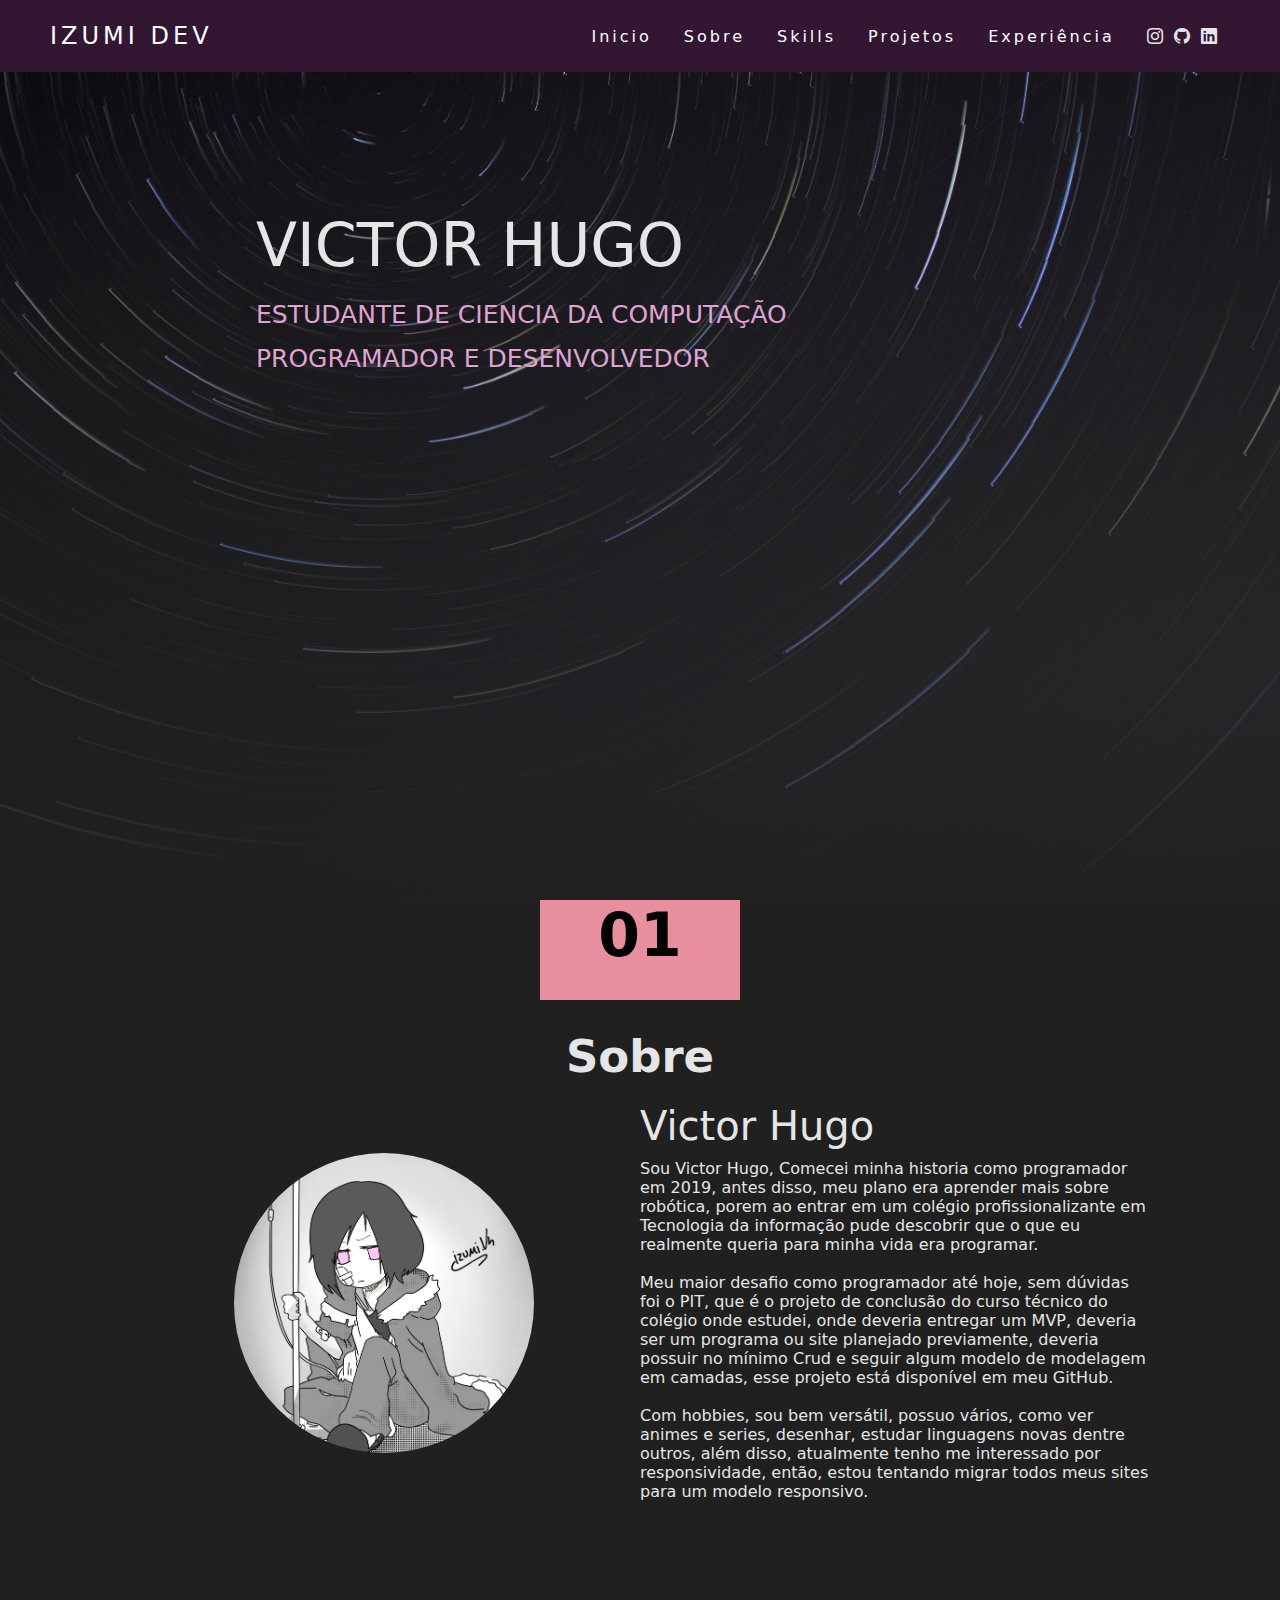
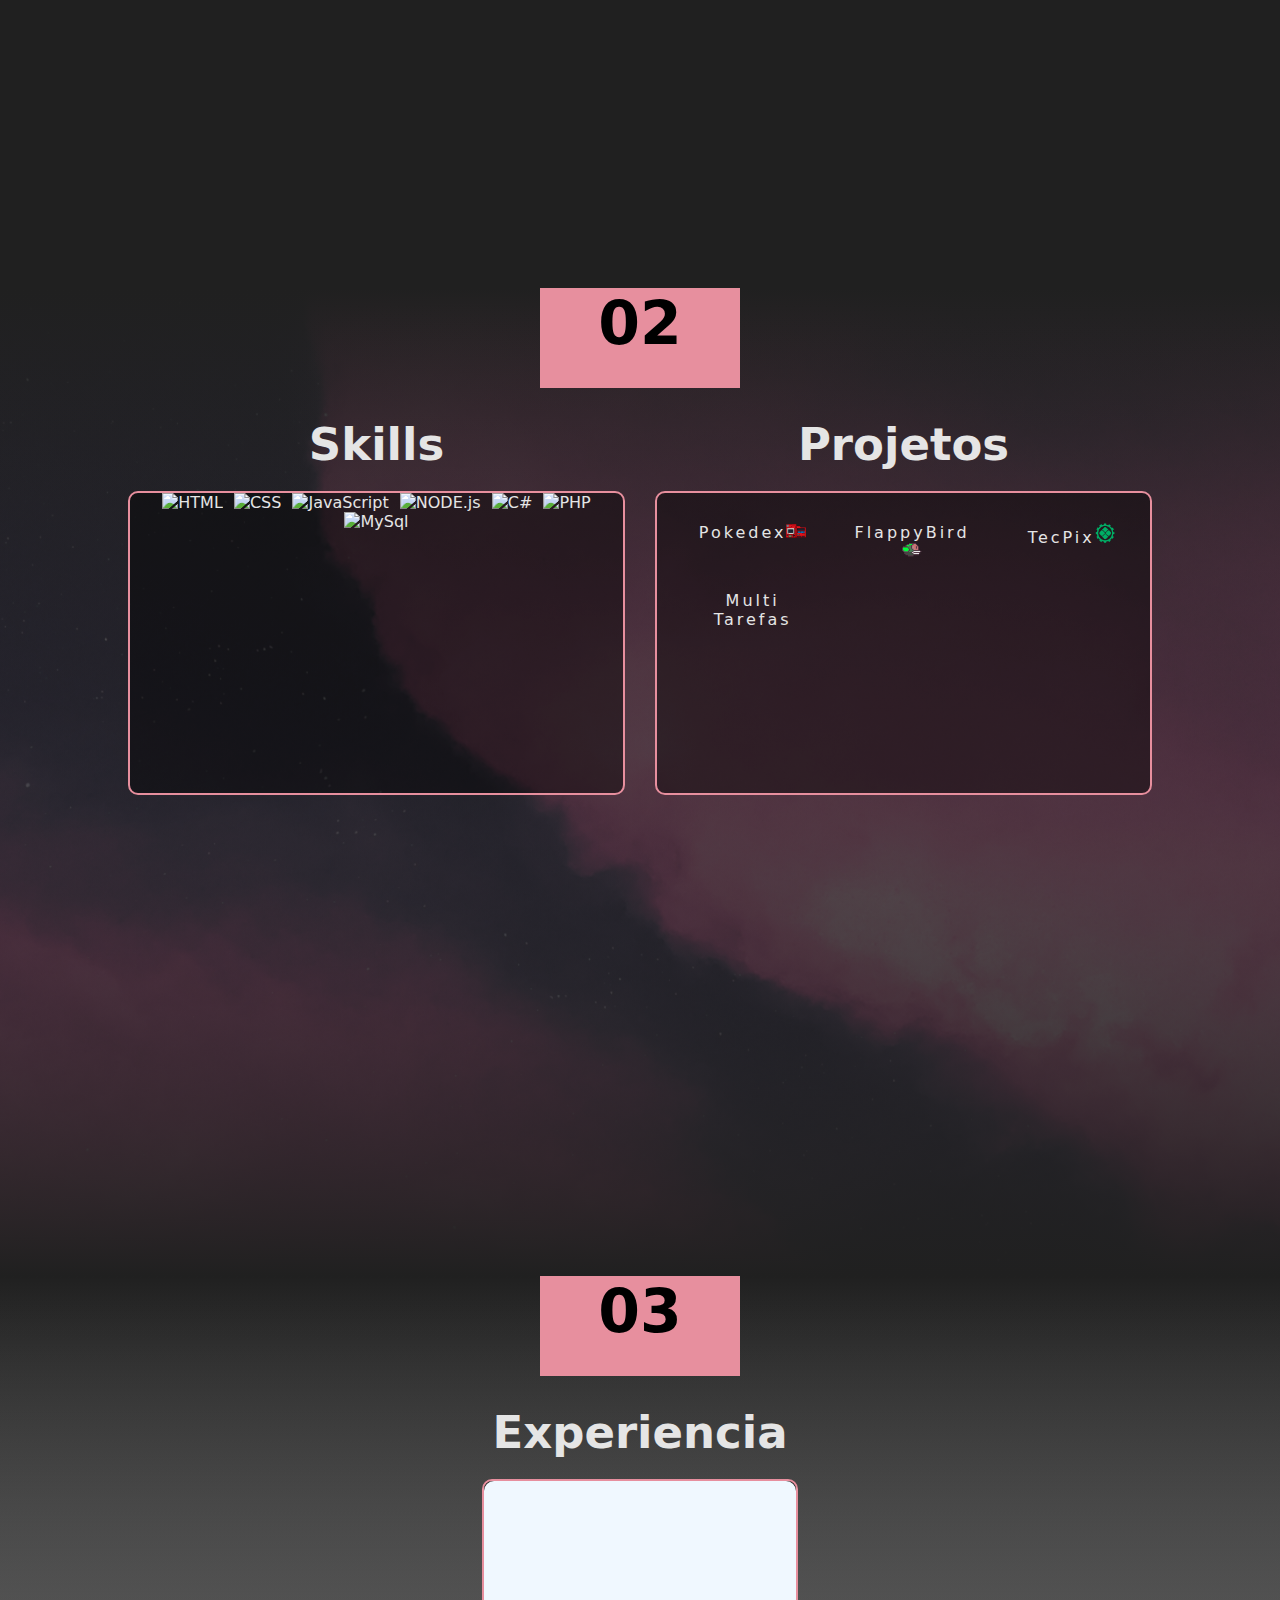
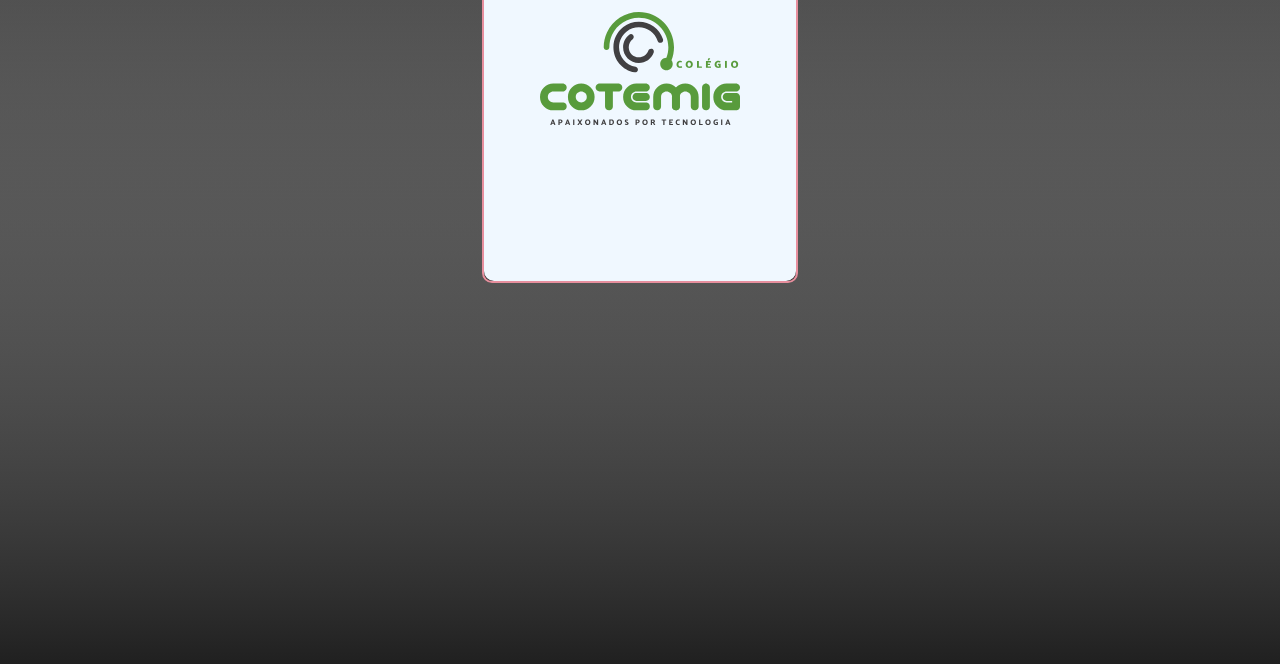
==== commit 42174204: "Update index.html" ====
--- a/index.html
+++ b/index.html
@@ -54,7 +54,7 @@
       <h5>Sobre</h5>
       <div class="SobreDiv">
         <div class="SobreImg">
-          <img src="" alt="" />
+          <img src="img/foto1.png" alt="" />
         </div>
         <div class="SobreText">
           <h6>Victor Hugo</h6>
